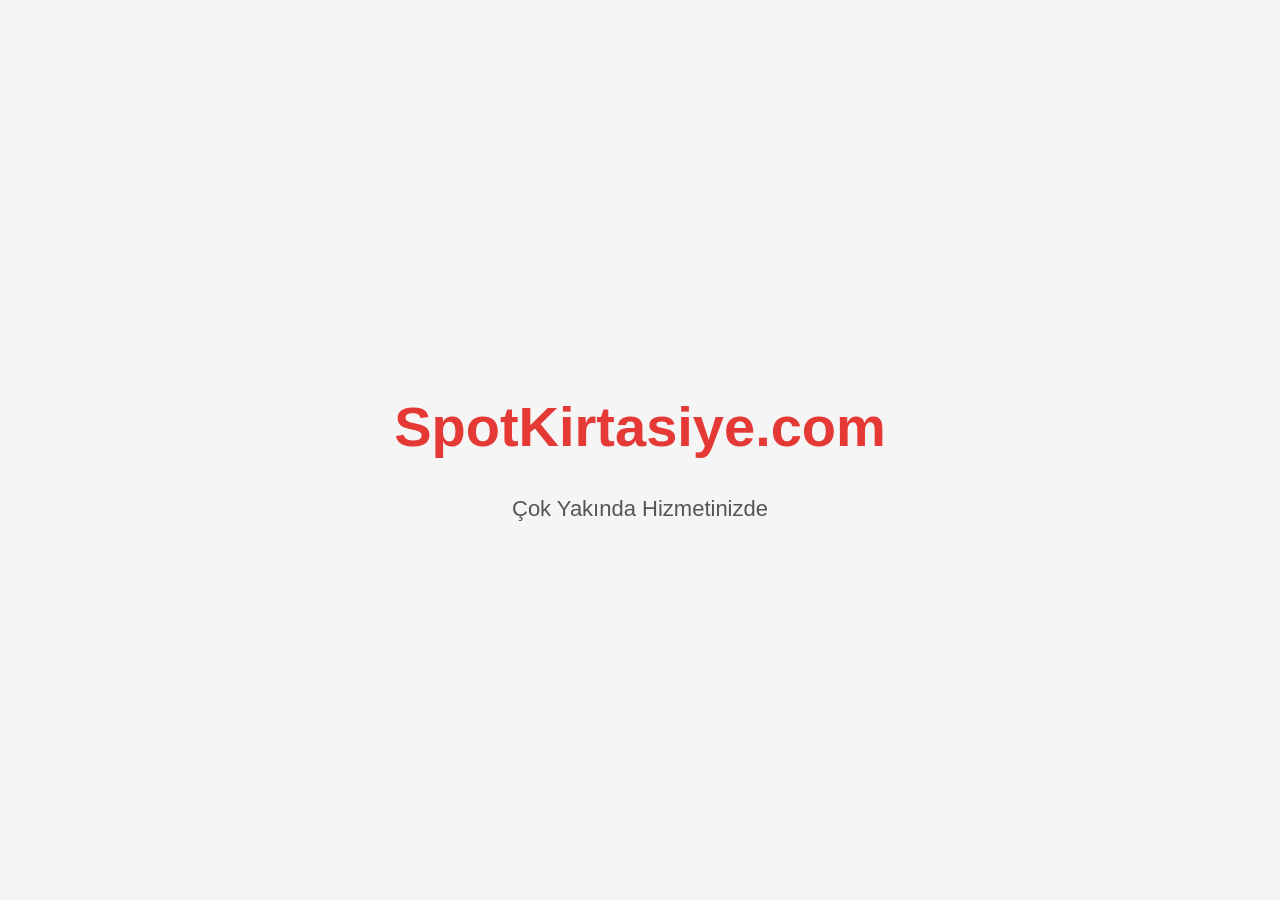
==== index.html @ 44021193 "Add initial HTML structure for SpotKirtasiye.com" ====
<!DOCTYPE html>
<html lang="tr">
<head>
<meta charset="UTF-8">
<meta name="viewport" content="width=device-width, initial-scale=1.0">
<title>SpotKirtasiye.com</title>
</head>
<body style="margin:0;font-family:Arial;background:#f5f5f5;display:flex;justify-content:center;align-items:center;height:100vh;">
<div style="text-align:center">
<h1 style="font-size:56px;color:#E53935;">SpotKirtasiye.com</h1>
<p style="font-size:22px;color:#555;">Çok Yakında Hizmetinizde</p>
</div>
</body>
</html>
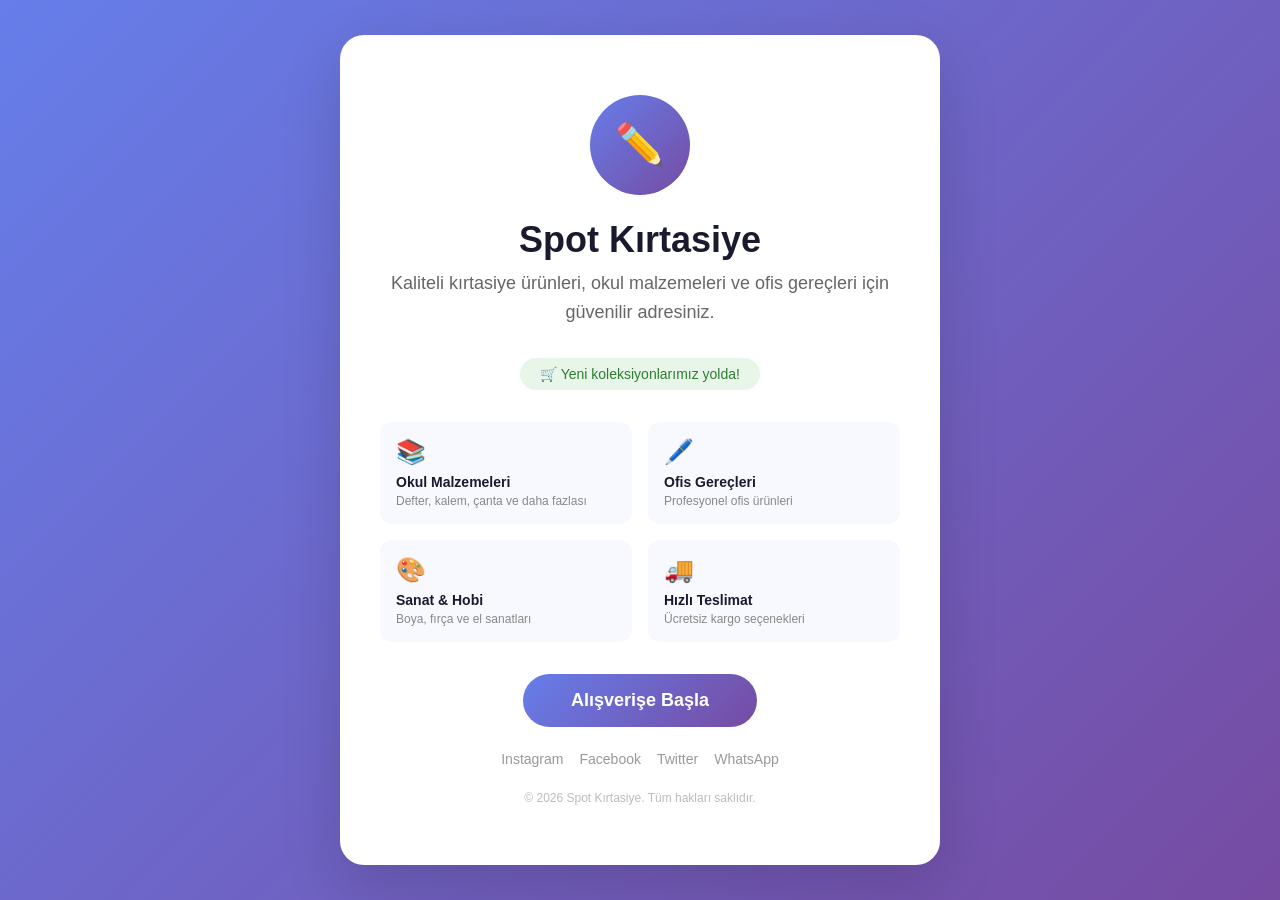
==== commit 8062da75: "Revamp index.html with new layout and styles Updated the website's title and added a new layout with" ====
--- a/index.html
+++ b/index.html
@@ -1,14 +1,201 @@
 <!DOCTYPE html>
 <html lang="tr">
 <head>
-<meta charset="UTF-8">
-<meta name="viewport" content="width=device-width, initial-scale=1.0">
-<title>SpotKirtasiye.com</title>
+    <meta charset="UTF-8">
+    <meta name="viewport" content="width=device-width, initial-scale=1.0">
+    <title>Spot Kırtasiye - Resmi Web Sitesi</title>
+    <style>
+        * { margin: 0; padding: 0; box-sizing: border-box; }
+        
+        body {
+            font-family: -apple-system, BlinkMacSystemFont, 'Segoe UI', Roboto, sans-serif;
+            background: linear-gradient(135deg, #667eea 0%, #764ba2 100%);
+            min-height: 100vh;
+            display: flex;
+            align-items: center;
+            justify-content: center;
+            padding: 20px;
+        }
+
+        .card {
+            background: white;
+            border-radius: 24px;
+            padding: 60px 40px;
+            max-width: 600px;
+            width: 100%;
+            text-align: center;
+            box-shadow: 0 20px 60px rgba(0,0,0,0.15);
+            animation: fadeIn 0.8s ease-out;
+        }
+
+        @keyframes fadeIn {
+            from { opacity: 0; transform: translateY(20px); }
+            to { opacity: 1; transform: translateY(0); }
+        }
+
+        .logo {
+            width: 100px;
+            height: 100px;
+            background: linear-gradient(135deg, #667eea, #764ba2);
+            border-radius: 50%;
+            display: flex;
+            align-items: center;
+            justify-content: center;
+            margin: 0 auto 24px;
+            font-size: 40px;
+            color: white;
+        }
+
+        h1 {
+            font-size: 36px;
+            color: #1a1a2e;
+            margin-bottom: 8px;
+            font-weight: 700;
+        }
+
+        .subtitle {
+            font-size: 18px;
+            color: #666;
+            margin-bottom: 32px;
+            line-height: 1.6;
+        }
+
+        .badge {
+            display: inline-block;
+            background: #e8f5e9;
+            color: #2e7d32;
+            padding: 8px 20px;
+            border-radius: 50px;
+            font-size: 14px;
+            font-weight: 500;
+            margin-bottom: 32px;
+        }
+
+        .features {
+            display: grid;
+            grid-template-columns: 1fr 1fr;
+            gap: 16px;
+            margin-bottom: 32px;
+            text-align: left;
+        }
+
+        .feature {
+            background: #f8f9ff;
+            padding: 16px;
+            border-radius: 12px;
+            transition: transform 0.2s;
+        }
+
+        .feature:hover {
+            transform: translateY(-2px);
+        }
+
+        .feature-icon {
+            font-size: 24px;
+            margin-bottom: 8px;
+        }
+
+        .feature h3 {
+            font-size: 14px;
+            color: #1a1a2e;
+            margin-bottom: 4px;
+        }
+
+        .feature p {
+            font-size: 12px;
+            color: #888;
+        }
+
+        .btn {
+            display: inline-block;
+            background: linear-gradient(135deg, #667eea, #764ba2);
+            color: white;
+            padding: 16px 48px;
+            border-radius: 50px;
+            font-size: 18px;
+            font-weight: 600;
+            text-decoration: none;
+            transition: transform 0.2s, box-shadow 0.2s;
+        }
+
+        .btn:hover {
+            transform: translateY(-2px);
+            box-shadow: 0 8px 25px rgba(102, 126, 234, 0.4);
+        }
+
+        .social {
+            margin-top: 24px;
+            display: flex;
+            justify-content: center;
+            gap: 16px;
+        }
+
+        .social a {
+            color: #999;
+            text-decoration: none;
+            font-size: 14px;
+            transition: color 0.2s;
+        }
+
+        .social a:hover {
+            color: #667eea;
+        }
+
+        .footer {
+            margin-top: 24px;
+            font-size: 12px;
+            color: #bbb;
+        }
+
+        @media (max-width: 480px) {
+            .card { padding: 40px 24px; }
+            h1 { font-size: 28px; }
+            .features { grid-template-columns: 1fr; }
+        }
+    </style>
 </head>
-<body style="margin:0;font-family:Arial;background:#f5f5f5;display:flex;justify-content:center;align-items:center;height:100vh;">
-<div style="text-align:center">
-<h1 style="font-size:56px;color:#E53935;">SpotKirtasiye.com</h1>
-<p style="font-size:22px;color:#555;">Çok Yakında Hizmetinizde</p>
-</div>
+<body>
+    <div class="card">
+        <div class="logo">✏️</div>
+        <h1>Spot Kırtasiye</h1>
+        <p class="subtitle">Kaliteli kırtasiye ürünleri, okul malzemeleri ve ofis gereçleri için güvenilir adresiniz.</p>
+        <div class="badge">🛒 Yeni koleksiyonlarımız yolda!</div>
+        
+        <div class="features">
+            <div class="feature">
+                <div class="feature-icon">📚</div>
+                <h3>Okul Malzemeleri</h3>
+                <p>Defter, kalem, çanta ve daha fazlası</p>
+            </div>
+            <div class="feature">
+                <div class="feature-icon">🖊️</div>
+                <h3>Ofis Gereçleri</h3>
+                <p>Profesyonel ofis ürünleri</p>
+            </div>
+            <div class="feature">
+                <div class="feature-icon">🎨</div>
+                <h3>Sanat & Hobi</h3>
+                <p>Boya, fırça ve el sanatları</p>
+            </div>
+            <div class="feature">
+                <div class="feature-icon">🚚</div>
+                <h3>Hızlı Teslimat</h3>
+                <p>Ücretsiz kargo seçenekleri</p>
+            </div>
+        </div>
+
+        <a href="#" class="btn">Alışverişe Başla</a>
+
+        <div class="social">
+            <a href="#">Instagram</a>
+            <a href="#">Facebook</a>
+            <a href="#">Twitter</a>
+            <a href="#">WhatsApp</a>
+        </div>
+
+        <div class="footer">
+            © 2026 Spot Kırtasiye. Tüm hakları saklıdır.
+        </div>
+    </div>
 </body>
 </html>
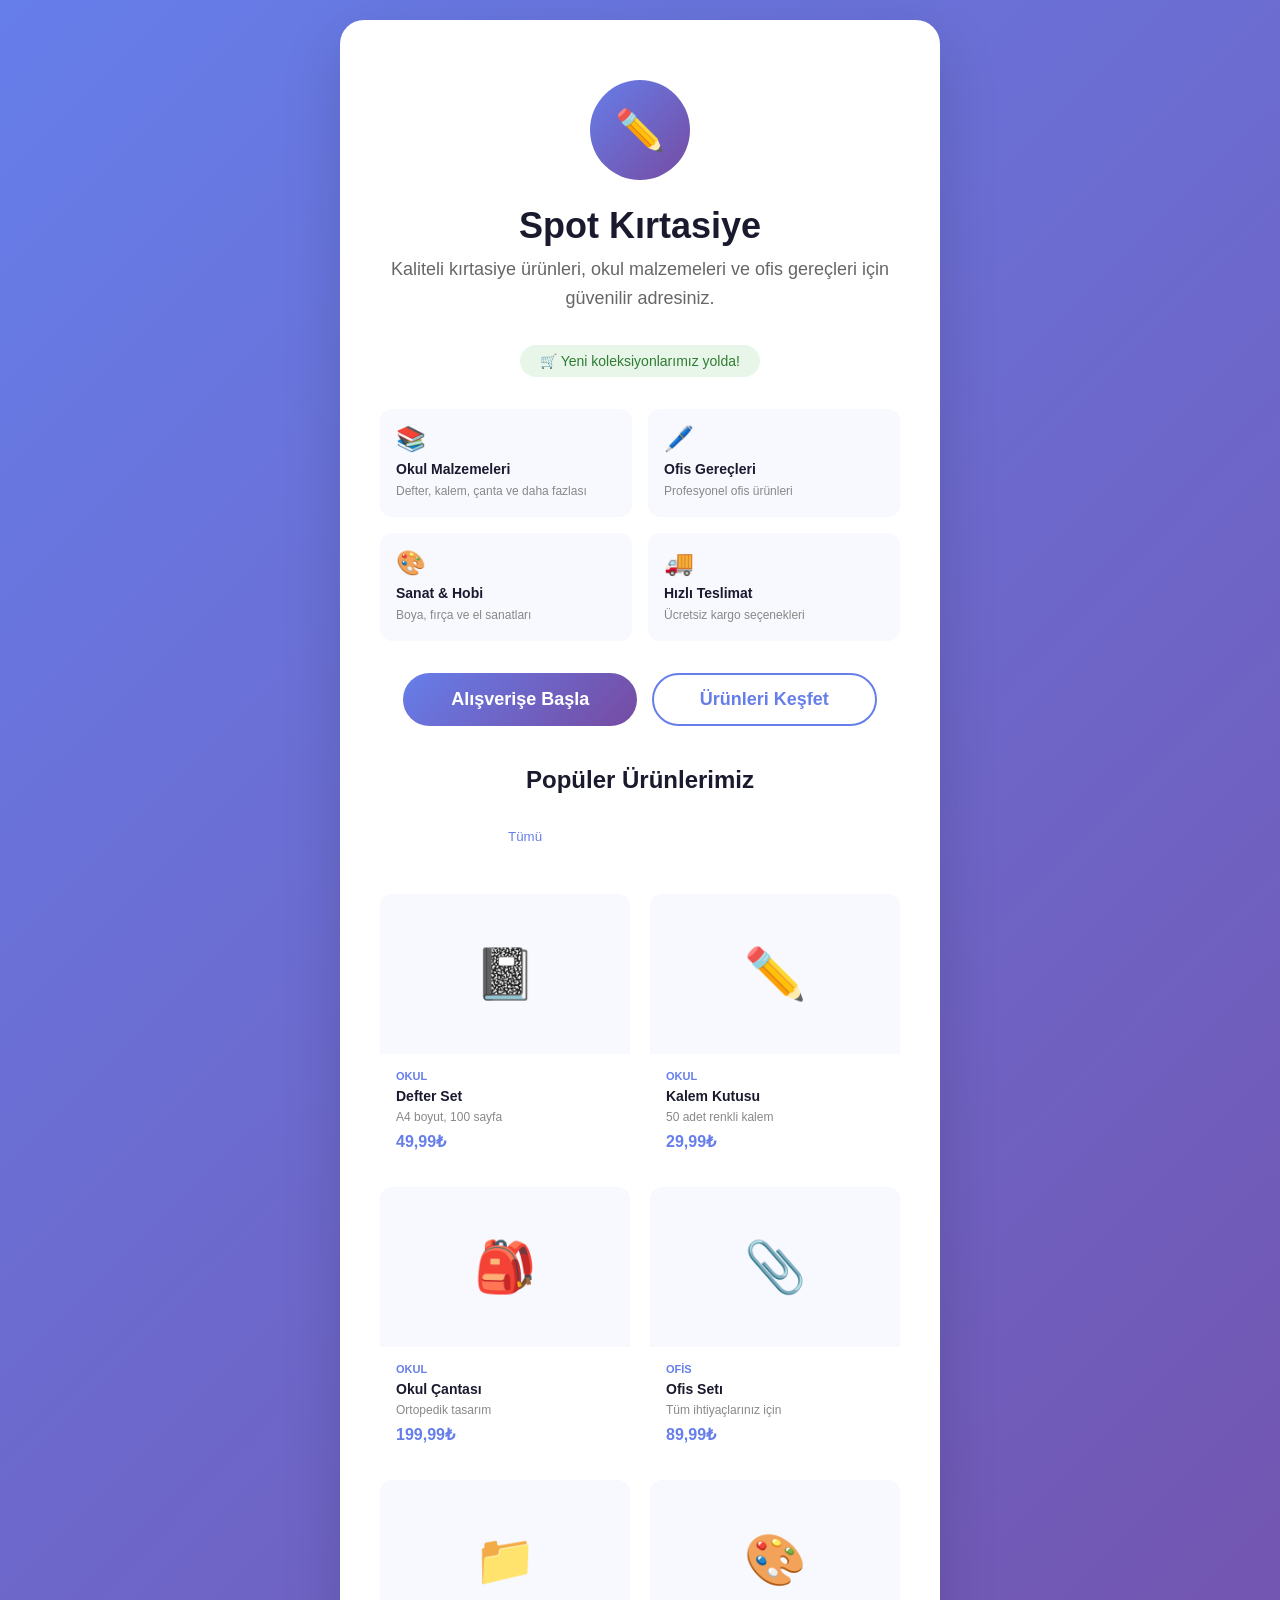
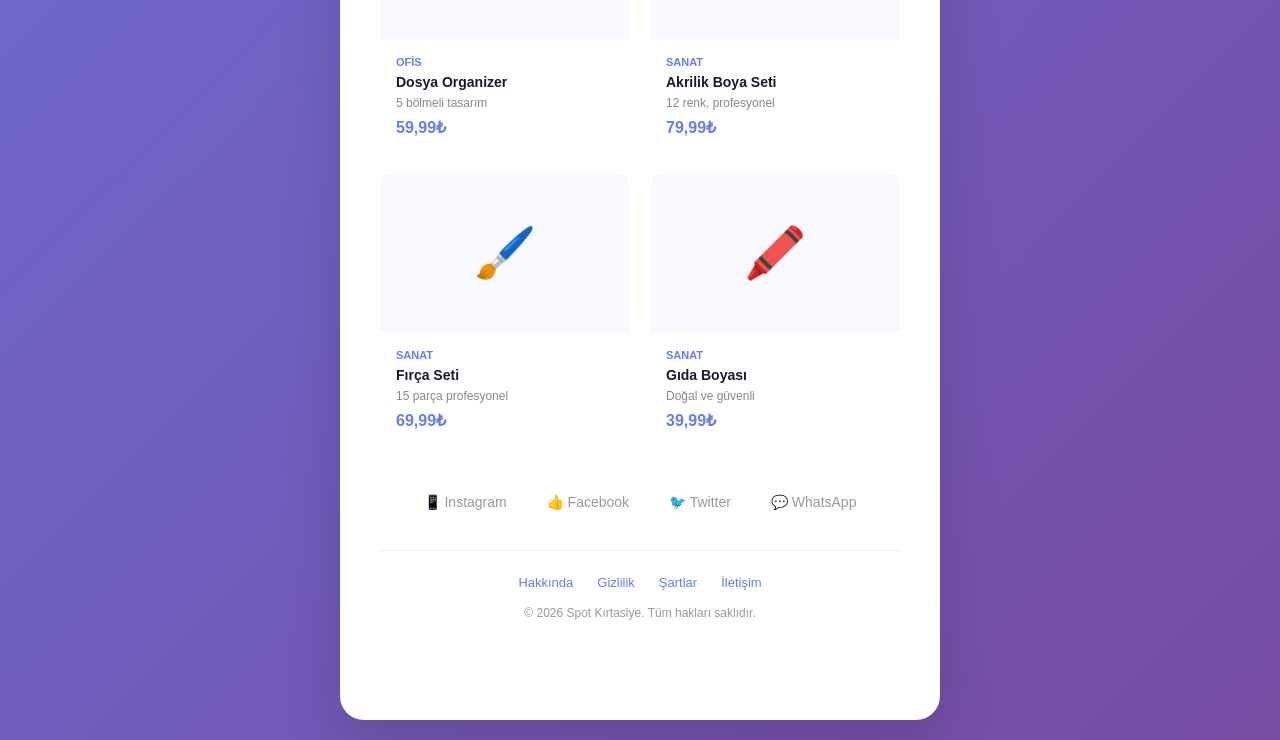
==== commit 75696904: "index.html güncelleştir - Yeni HTML, ürün grid ve responsive tasarım" ====
--- a/index.html
+++ b/index.html
@@ -3,7 +3,15 @@
 <head>
     <meta charset="UTF-8">
     <meta name="viewport" content="width=device-width, initial-scale=1.0">
+    <meta name="description" content="Spot Kırtasiye - Kaliteli kırtasiye ürünleri, okul malzemeleri ve ofis gereçleri için güvenilir adresiniz.">
+    <meta name="keywords" content="kırtasiye, okul malzemeleri, ofis gereçleri, sanat malzemeleri">
+    <meta name="author" content="Spot Kırtasiye">
+    <meta property="og:title" content="Spot Kırtasiye">
+    <meta property="og:description" content="Kaliteli kırtasiye ürünleri, okul malzemeleri ve ofis gereçleri">
+    <meta property="og:type" content="website">
+    
     <title>Spot Kırtasiye - Resmi Web Sitesi</title>
+    <link rel="stylesheet" href="styles.css">
     <style>
         * { margin: 0; padding: 0; box-sizing: border-box; }
         
@@ -44,6 +52,12 @@
             margin: 0 auto 24px;
             font-size: 40px;
             color: white;
+            animation: pulse 2s infinite;
+        }
+
+        @keyframes pulse {
+            0%, 100% { transform: scale(1); }
+            50% { transform: scale(1.05); }
         }
 
         h1 {
@@ -83,11 +97,12 @@
             background: #f8f9ff;
             padding: 16px;
             border-radius: 12px;
-            transition: transform 0.2s;
+            transition: transform 0.2s, box-shadow 0.2s;
         }
 
         .feature:hover {
             transform: translateY(-2px);
+            box-shadow: 0 4px 12px rgba(102, 126, 234, 0.2);
         }
 
         .feature-icon {
@@ -99,6 +114,7 @@
             font-size: 14px;
             color: #1a1a2e;
             margin-bottom: 4px;
+            font-weight: 600;
         }
 
         .feature p {
@@ -116,6 +132,8 @@
             font-weight: 600;
             text-decoration: none;
             transition: transform 0.2s, box-shadow 0.2s;
+            border: none;
+            cursor: pointer;
         }
 
         .btn:hover {
@@ -123,11 +141,25 @@
             box-shadow: 0 8px 25px rgba(102, 126, 234, 0.4);
         }
 
+        .btn-secondary {
+            background: transparent;
+            color: #667eea;
+            border: 2px solid #667eea;
+            padding: 14px 46px;
+            margin-left: 10px;
+        }
+
+        .btn-secondary:hover {
+            background: #667eea;
+            color: white;
+        }
+
         .social {
             margin-top: 24px;
             display: flex;
             justify-content: center;
             gap: 16px;
+            flex-wrap: wrap;
         }
 
         .social a {
@@ -135,22 +167,148 @@
             text-decoration: none;
             font-size: 14px;
             transition: color 0.2s;
+            padding: 8px 12px;
+            border-radius: 6px;
+            display: inline-flex;
+            align-items: center;
+            gap: 6px;
         }
 
         .social a:hover {
             color: #667eea;
+            background: #f8f9ff;
         }
 
         .footer {
-            margin-top: 24px;
+            margin-top: 32px;
+            padding-top: 24px;
+            border-top: 1px solid #eee;
             font-size: 12px;
-            color: #bbb;
-        }
-
-        @media (max-width: 480px) {
+            color: #999;
+        }
+
+        .footer-links {
+            margin-bottom: 16px;
+            display: flex;
+            justify-content: center;
+            gap: 24px;
+            font-size: 13px;
+        }
+
+        .footer-links a {
+            color: #667eea;
+            text-decoration: none;
+            transition: color 0.2s;
+        }
+
+        .footer-links a:hover {
+            color: #764ba2;
+        }
+
+        .filter-buttons {
+            display: flex;
+            justify-content: center;
+            gap: 12px;
+            margin-bottom: 32px;
+            flex-wrap: wrap;
+        }
+
+        .filter-btn {
+            padding: 8px 16px;
+            border: 2px solid rgba(255,255,255,0.3);
+            background: transparent;
+            color: white;
+            border-radius: 20px;
+            cursor: pointer;
+            font-weight: 500;
+            transition: all 0.2s;
+        }
+
+        .filter-btn:hover,
+        .filter-btn.active {
+            background: white;
+            color: #667eea;
+            border-color: white;
+        }
+
+        .products-grid {
+            display: grid;
+            grid-template-columns: repeat(auto-fill, minmax(220px, 1fr));
+            gap: 20px;
+            margin-bottom: 40px;
+        }
+
+        .product-card {
+            background: white;
+            border-radius: 12px;
+            overflow: hidden;
+            transition: transform 0.2s, box-shadow 0.2s;
+            cursor: pointer;
+        }
+
+        .product-card:hover {
+            transform: translateY(-4px);
+            box-shadow: 0 12px 30px rgba(0,0,0,0.15);
+        }
+
+        .product-image {
+            width: 100%;
+            height: 160px;
+            background: #f8f9ff;
+            display: flex;
+            align-items: center;
+            justify-content: center;
+            font-size: 50px;
+        }
+
+        .product-info {
+            padding: 16px;
+        }
+
+        .product-category {
+            font-size: 11px;
+            color: #667eea;
+            text-transform: uppercase;
+            font-weight: 600;
+            margin-bottom: 6px;
+        }
+
+        .product-name {
+            font-size: 14px;
+            font-weight: 600;
+            color: #1a1a2e;
+            margin-bottom: 6px;
+        }
+
+        .product-description {
+            font-size: 12px;
+            color: #888;
+            margin-bottom: 8px;
+        }
+
+        .product-price {
+            font-size: 16px;
+            font-weight: 700;
+            color: #667eea;
+        }
+
+        @media (max-width: 768px) {
             .card { padding: 40px 24px; }
             h1 { font-size: 28px; }
             .features { grid-template-columns: 1fr; }
+            .footer-links { flex-direction: column; gap: 12px; }
+            .btn-secondary { margin-left: 0; margin-top: 10px; display: block; }
+            .products-grid { grid-template-columns: repeat(auto-fill, minmax(180px, 1fr)); }
+        }
+
+        @media (max-width: 480px) {
+            .card { padding: 30px 16px; }
+            h1 { font-size: 24px; }
+            .btn { padding: 12px 32px; font-size: 16px; }
+            .logo { width: 80px; height: 80px; font-size: 32px; }
+            .social { gap: 8px; }
+            .products-grid { grid-template-columns: 1fr; }
+            .feature-icon { font-size: 20px; }
         }
     </style>
 </head>
@@ -184,18 +342,123 @@
             </div>
         </div>
 
-        <a href="#" class="btn">Alışverişe Başla</a>
+        <div>
+            <a href="https://www.spotkirtasiye.com" class="btn">Alışverişe Başla</a>
+            <a href="#products" class="btn btn-secondary">Ürünleri Keşfet</a>
+        </div>
+
+        <!-- Ürünler Bölümü -->
+        <div id="products" style="margin-top: 40px; text-align: left;">
+            <h2 style="text-align: center; color: #1a1a2e; margin-bottom: 24px; font-size: 24px;">Popüler Ürünlerimiz</h2>
+            
+            <div class="filter-buttons">
+                <button class="filter-btn active" data-category="all">Tümü</button>
+                <button class="filter-btn" data-category="school">Okul</button>
+                <button class="filter-btn" data-category="office">Ofis</button>
+                <button class="filter-btn" data-category="art">Sanat</button>
+            </div>
+
+            <div class="products-grid">
+                <div class="product-card" data-category="school">
+                    <div class="product-image">📓</div>
+                    <div class="product-info">
+                        <div class="product-category">Okul</div>
+                        <div class="product-name">Defter Set</div>
+                        <div class="product-description">A4 boyut, 100 sayfa</div>
+                        <div class="product-price">49,99₺</div>
+                    </div>
+                </div>
+
+                <div class="product-card" data-category="school">
+                    <div class="product-image">✏️</div>
+                    <div class="product-info">
+                        <div class="product-category">Okul</div>
+                        <div class="product-name">Kalem Kutusu</div>
+                        <div class="product-description">50 adet renkli kalem</div>
+                        <div class="product-price">29,99₺</div>
+                    </div>
+                </div>
+
+                <div class="product-card" data-category="school">
+                    <div class="product-image">🎒</div>
+                    <div class="product-info">
+                        <div class="product-category">Okul</div>
+                        <div class="product-name">Okul Çantası</div>
+                        <div class="product-description">Ortopedik tasarım</div>
+                        <div class="product-price">199,99₺</div>
+                    </div>
+                </div>
+
+                <div class="product-card" data-category="office">
+                    <div class="product-image">📎</div>
+                    <div class="product-info">
+                        <div class="product-category">Ofis</div>
+                        <div class="product-name">Ofis Setı</div>
+                        <div class="product-description">Tüm ihtiyaçlarınız için</div>
+                        <div class="product-price">89,99₺</div>
+                    </div>
+                </div>
+
+                <div class="product-card" data-category="office">
+                    <div class="product-image">📁</div>
+                    <div class="product-info">
+                        <div class="product-category">Ofis</div>
+                        <div class="product-name">Dosya Organizer</div>
+                        <div class="product-description">5 bölmeli tasarım</div>
+                        <div class="product-price">59,99₺</div>
+                    </div>
+                </div>
+
+                <div class="product-card" data-category="art">
+                    <div class="product-image">🎨</div>
+                    <div class="product-info">
+                        <div class="product-category">Sanat</div>
+                        <div class="product-name">Akrilik Boya Seti</div>
+                        <div class="product-description">12 renk, profesyonel</div>
+                        <div class="product-price">79,99₺</div>
+                    </div>
+                </div>
+
+                <div class="product-card" data-category="art">
+                    <div class="product-image">🖌️</div>
+                    <div class="product-info">
+                        <div class="product-category">Sanat</div>
+                        <div class="product-name">Fırça Seti</div>
+                        <div class="product-description">15 parça profesyonel</div>
+                        <div class="product-price">69,99₺</div>
+                    </div>
+                </div>
+
+                <div class="product-card" data-category="art">
+                    <div class="product-image">🖍️</div>
+                    <div class="product-info">
+                        <div class="product-category">Sanat</div>
+                        <div class="product-name">Gıda Boyası</div>
+                        <div class="product-description">Doğal ve güvenli</div>
+                        <div class="product-price">39,99₺</div>
+                    </div>
+                </div>
+            </div>
+        </div>
 
         <div class="social">
-            <a href="#">Instagram</a>
-            <a href="#">Facebook</a>
-            <a href="#">Twitter</a>
-            <a href="#">WhatsApp</a>
+            <a href="https://www.instagram.com/spotkiratasiye" target="_blank">📱 Instagram</a>
+            <a href="https://www.facebook.com/spotkiratasiye" target="_blank">👍 Facebook</a>
+            <a href="https://www.twitter.com/spotkiratasiye" target="_blank">🐦 Twitter</a>
+            <a href="https://wa.me/905332564848" target="_blank">💬 WhatsApp</a>
         </div>
 
         <div class="footer">
+            <div class="footer-links">
+                <a href="#about">Hakkında</a>
+                <a href="#privacy">Gizlilik</a>
+                <a href="#terms">Şartlar</a>
+                <a href="#contact">İletişim</a>
+            </div>
             © 2026 Spot Kırtasiye. Tüm hakları saklıdır.
         </div>
     </div>
+
+    <script src="script.js"></script>
 </body>
 </html>
--- a/styles.css
+++ b/styles.css
@@ -0,0 +1,517 @@
+/* CSS Değişkenleri ve Global Stiller */
+:root {
+    --primary-gradient: linear-gradient(135deg, #667eea 0%, #764ba2 100%);
+    --primary-color: #667eea;
+    --secondary-color: #764ba2;
+    --text-dark: #1a1a2e;
+    --text-gray: #666;
+    --bg-light: #f8f9ff;
+    --bg-white: white;
+    --shadow-sm: 0 2px 8px rgba(0, 0, 0, 0.1);
+    --shadow-md: 0 8px 25px rgba(102, 126, 234, 0.4);
+    --shadow-lg: 0 20px 60px rgba(0, 0, 0, 0.15);
+    --border-radius: 12px;
+    --transition: 0.2s ease;
+}
+
+* {
+    margin: 0;
+    padding: 0;
+    box-sizing: border-box;
+}
+
+html {
+    scroll-behavior: smooth;
+}
+
+body {
+    font-family: -apple-system, BlinkMacSystemFont, 'Segoe UI', Roboto, sans-serif;
+    background: var(--primary-gradient);
+    min-height: 100vh;
+    color: var(--text-dark);
+}
+
+/* Tipografi */
+h1, h2, h3, h4, h5, h6 {
+    font-weight: 700;
+    line-height: 1.2;
+}
+
+h1 { font-size: 36px; }
+h2 { font-size: 28px; }
+h3 { font-size: 24px; }
+h4 { font-size: 20px; }
+
+p { line-height: 1.6; }
+
+/* Container */
+.container {
+    max-width: 1200px;
+    margin: 0 auto;
+    padding: 0 20px;
+}
+
+/* Header */
+header {
+    background: var(--bg-white);
+    box-shadow: var(--shadow-sm);
+    position: sticky;
+    top: 0;
+    z-index: 1000;
+    padding: 20px 0;
+}
+
+.header-content {
+    display: flex;
+    justify-content: space-between;
+    align-items: center;
+}
+
+.logo {
+    display: flex;
+    align-items: center;
+    gap: 12px;
+    text-decoration: none;
+    color: var(--text-dark);
+    font-size: 24px;
+    font-weight: 700;
+}
+
+.logo-icon {
+    font-size: 32px;
+}
+
+nav {
+    display: flex;
+    gap: 30px;
+}
+
+nav a {
+    text-decoration: none;
+    color: var(--text-gray);
+    font-weight: 500;
+    transition: color var(--transition);
+}
+
+nav a:hover,
+nav a.active {
+    color: var(--primary-color);
+}
+
+/* Card Principal */
+.card {
+    background: var(--bg-white);
+    border-radius: 24px;
+    padding: 60px 40px;
+    max-width: 600px;
+    width: 100%;
+    text-align: center;
+    box-shadow: var(--shadow-lg);
+    animation: fadeIn 0.8s ease-out;
+}
+
+@keyframes fadeIn {
+    from {
+        opacity: 0;
+        transform: translateY(20px);
+    }
+    to {
+        opacity: 1;
+        transform: translateY(0);
+    }
+}
+
+/* Logo Badge */
+.logo-badge {
+    width: 100px;
+    height: 100px;
+    background: var(--primary-gradient);
+    border-radius: 50%;
+    display: flex;
+    align-items: center;
+    justify-content: center;
+    margin: 0 auto 24px;
+    font-size: 40px;
+    color: var(--bg-white);
+    animation: pulse 2s infinite;
+}
+
+@keyframes pulse {
+    0%, 100% { transform: scale(1); }
+    50% { transform: scale(1.05); }
+}
+
+.subtitle {
+    font-size: 18px;
+    color: var(--text-gray);
+    margin-bottom: 32px;
+    line-height: 1.6;
+}
+
+/* Badge */
+.badge {
+    display: inline-block;
+    background: #e8f5e9;
+    color: #2e7d32;
+    padding: 8px 20px;
+    border-radius: 50px;
+    font-size: 14px;
+    font-weight: 500;
+    margin-bottom: 32px;
+}
+
+/* Features Grid */
+.features {
+    display: grid;
+    grid-template-columns: 1fr 1fr;
+    gap: 16px;
+    margin-bottom: 32px;
+    text-align: left;
+}
+
+.feature {
+    background: var(--bg-light);
+    padding: 16px;
+    border-radius: var(--border-radius);
+    transition: transform var(--transition), box-shadow var(--transition);
+}
+
+.feature:hover {
+    transform: translateY(-2px);
+    box-shadow: var(--shadow-sm);
+}
+
+.feature-icon {
+    font-size: 24px;
+    margin-bottom: 8px;
+    display: block;
+}
+
+.feature h3 {
+    font-size: 14px;
+    color: var(--text-dark);
+    margin-bottom: 4px;
+}
+
+.feature p {
+    font-size: 12px;
+    color: var(--text-gray);
+}
+
+/* Buton */
+.btn {
+    display: inline-block;
+    background: var(--primary-gradient);
+    color: var(--bg-white);
+    padding: 16px 48px;
+    border-radius: 50px;
+    font-size: 18px;
+    font-weight: 600;
+    text-decoration: none;
+    transition: transform var(--transition), box-shadow var(--transition);
+    border: none;
+    cursor: pointer;
+}
+
+.btn:hover {
+    transform: translateY(-2px);
+    box-shadow: var(--shadow-md);
+}
+
+.btn-secondary {
+    background: transparent;
+    color: var(--primary-color);
+    border: 2px solid var(--primary-color);
+    padding: 14px 46px;
+}
+
+.btn-secondary:hover {
+    background: var(--primary-color);
+    color: var(--bg-white);
+}
+
+/* Social Links */
+.social {
+    margin-top: 24px;
+    display: flex;
+    justify-content: center;
+    gap: 16px;
+    flex-wrap: wrap;
+}
+
+.social a {
+    color: var(--text-gray);
+    text-decoration: none;
+    font-size: 14px;
+    font-weight: 500;
+    transition: color var(--transition);
+    padding: 8px 12px;
+}
+
+.social a:hover {
+    color: var(--primary-color);
+}
+
+/* Footer */
+.footer {
+    background: var(--bg-white);
+    margin-top: 60px;
+    padding: 40px 0;
+    text-align: center;
+    font-size: 12px;
+    color: var(--text-gray);
+    border-top: 1px solid #eee;
+}
+
+.footer-content {
+    display: grid;
+    grid-template-columns: 1fr 1fr 1fr;
+    gap: 40px;
+    margin-bottom: 40px;
+}
+
+.footer-section h4 {
+    margin-bottom: 16px;
+    color: var(--text-dark);
+}
+
+.footer-section ul {
+    list-style: none;
+}
+
+.footer-section ul li {
+    margin-bottom: 8px;
+}
+
+.footer-section a {
+    color: var(--text-gray);
+    text-decoration: none;
+    transition: color var(--transition);
+}
+
+.footer-section a:hover {
+    color: var(--primary-color);
+}
+
+/* Section Styles */
+.section {
+    padding: 80px 0;
+}
+
+.section-title {
+    text-align: center;
+    margin-bottom: 60px;
+}
+
+.section-title h2 {
+    margin-bottom: 16px;
+    color: var(--bg-white);
+}
+
+.section-title p {
+    color: rgba(255, 255, 255, 0.8);
+    font-size: 18px;
+}
+
+/* Ürünler Grid */
+.products-grid {
+    display: grid;
+    grid-template-columns: repeat(auto-fill, minmax(250px, 1fr));
+    gap: 24px;
+    margin-top: 40px;
+}
+
+.product-card {
+    background: var(--bg-white);
+    border-radius: var(--border-radius);
+    overflow: hidden;
+    transition: transform var(--transition), box-shadow var(--transition);
+    cursor: pointer;
+}
+
+.product-card:hover {
+    transform: translateY(-4px);
+    box-shadow: var(--shadow-lg);
+}
+
+.product-image {
+    width: 100%;
+    height: 200px;
+    background: var(--bg-light);
+    display: flex;
+    align-items: center;
+    justify-content: center;
+    font-size: 60px;
+}
+
+.product-info {
+    padding: 20px;
+}
+
+.product-category {
+    font-size: 12px;
+    color: var(--primary-color);
+    text-transform: uppercase;
+    font-weight: 600;
+    margin-bottom: 8px;
+}
+
+.product-name {
+    font-size: 16px;
+    margin-bottom: 8px;
+    color: var(--text-dark);
+}
+
+.product-description {
+    font-size: 14px;
+    color: var(--text-gray);
+    margin-bottom: 12px;
+}
+
+.product-price {
+    font-size: 20px;
+    font-weight: 700;
+    color: var(--primary-color);
+}
+
+/* Testimonial */
+.testimonial {
+    background: var(--bg-white);
+    border-radius: var(--border-radius);
+    padding: 24px;
+    margin: 16px 0;
+    border-left: 4px solid var(--primary-color);
+}
+
+.testimonial-author {
+    font-weight: 600;
+    color: var(--text-dark);
+    margin-bottom: 4px;
+}
+
+.testimonial-text {
+    color: var(--text-gray);
+    font-size: 14px;
+    line-height: 1.6;
+}
+
+.testimonial-rating {
+    color: #ffc107;
+    margin-top: 8px;
+}
+
+/* Form Styles */
+.form-group {
+    margin-bottom: 20px;
+}
+
+label {
+    display: block;
+    margin-bottom: 8px;
+    font-weight: 500;
+    color: var(--text-dark);
+}
+
+input,
+textarea {
+    width: 100%;
+    padding: 12px 16px;
+    border: 1px solid #ddd;
+    border-radius: var(--border-radius);
+    font-family: inherit;
+    font-size: 14px;
+    transition: border-color var(--transition);
+}
+
+input:focus,
+textarea:focus {
+    outline: none;
+    border-color: var(--primary-color);
+    box-shadow: 0 0 0 3px rgba(102, 126, 234, 0.1);
+}
+
+textarea {
+    resize: vertical;
+    min-height: 120px;
+}
+
+/* Responsive Design */
+@media (max-width: 768px) {
+    .card {
+        padding: 40px 24px;
+    }
+
+    h1 {
+        font-size: 28px;
+    }
+
+    .features {
+        grid-template-columns: 1fr;
+    }
+
+    nav {
+        gap: 20px;
+    }
+
+    .products-grid {
+        grid-template-columns: repeat(auto-fill, minmax(200px, 1fr));
+    }
+
+    .footer-content {
+        grid-template-columns: 1fr;
+        gap: 30px;
+    }
+
+    .section {
+        padding: 60px 0;
+    }
+}
+
+@media (max-width: 480px) {
+    .header-content {
+        flex-direction: column;
+        gap: 20px;
+    }
+
+    nav {
+        flex-direction: column;
+        text-align: center;
+        gap: 16px;
+    }
+
+    .card {
+        padding: 30px 16px;
+    }
+
+    h1 {
+        font-size: 24px;
+    }
+
+    .btn {
+        padding: 12px 32px;
+        font-size: 16px;
+    }
+
+    .logo-badge {
+        width: 80px;
+        height: 80px;
+        font-size: 32px;
+    }
+
+    .products-grid {
+        grid-template-columns: 1fr;
+    }
+}
+
+/* Utility Classes */
+.text-center { text-align: center; }
+.text-left { text-align: left; }
+.text-right { text-align: right; }
+
+.mt-20 { margin-top: 20px; }
+.mt-40 { margin-top: 40px; }
+.mb-20 { margin-bottom: 20px; }
+.mb-40 { margin-bottom: 40px; }
+
+.hidden { display: none; }
+.visible { display: block; }
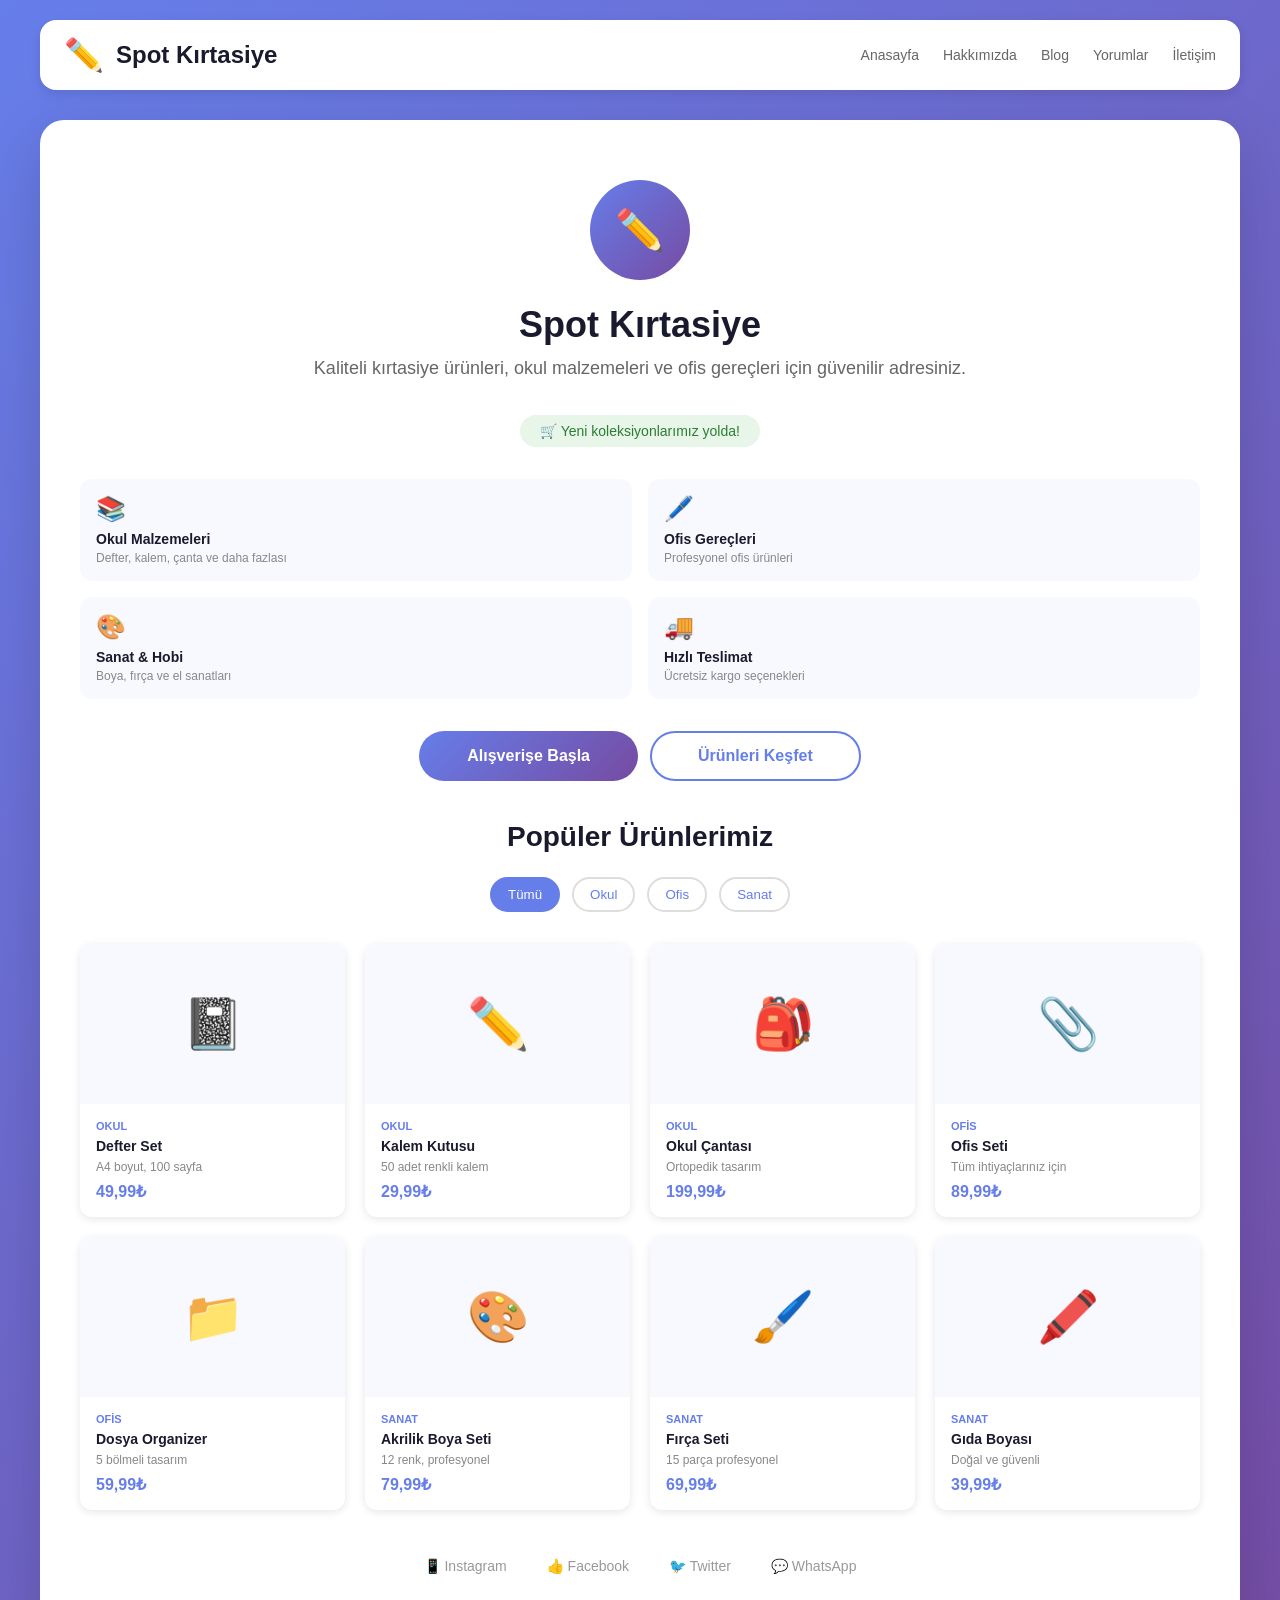
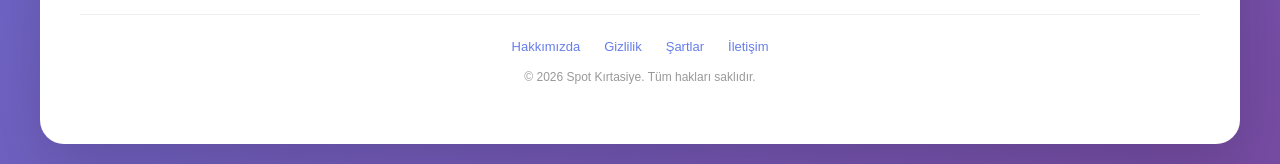
==== commit 582ede90: "index.html güncelle - Header navigasyon ve tüm sayfaları birleştir" ====
--- a/index.html
+++ b/index.html
@@ -11,7 +11,6 @@
     <meta property="og:type" content="website">
     
     <title>Spot Kırtasiye - Resmi Web Sitesi</title>
-    <link rel="stylesheet" href="styles.css">
     <style>
         * { margin: 0; padding: 0; box-sizing: border-box; }
         
@@ -19,19 +18,68 @@
             font-family: -apple-system, BlinkMacSystemFont, 'Segoe UI', Roboto, sans-serif;
             background: linear-gradient(135deg, #667eea 0%, #764ba2 100%);
             min-height: 100vh;
-            display: flex;
+            padding: 20px;
+        }
+
+        .container {
+            max-width: 1200px;
+            margin: 0 auto;
+        }
+
+        /* Header */
+        header {
+            background: white;
+            border-radius: 16px;
+            padding: 16px 24px;
+            margin-bottom: 30px;
+            box-shadow: 0 4px 12px rgba(0,0,0,0.1);
+        }
+
+        .header-content {
+            display: flex;
+            justify-content: space-between;
             align-items: center;
-            justify-content: center;
-            padding: 20px;
+            flex-wrap: wrap;
+            gap: 20px;
+        }
+
+        .logo-section {
+            display: flex;
+            align-items: center;
+            gap: 12px;
+            text-decoration: none;
+            color: #1a1a2e;
+            font-weight: 700;
+            font-size: 24px;
+        }
+
+        .logo-icon {
+            font-size: 32px;
+        }
+
+        nav {
+            display: flex;
+            gap: 24px;
+            flex-wrap: wrap;
+        }
+
+        nav a {
+            text-decoration: none;
+            color: #666;
+            font-weight: 500;
+            transition: color 0.2s;
+            font-size: 14px;
+        }
+
+        nav a:hover {
+            color: #667eea;
         }
 
         .card {
             background: white;
             border-radius: 24px;
             padding: 60px 40px;
-            max-width: 600px;
             width: 100%;
-            text-align: center;
             box-shadow: 0 20px 60px rgba(0,0,0,0.15);
             animation: fadeIn 0.8s ease-out;
         }
@@ -65,6 +113,15 @@
             color: #1a1a2e;
             margin-bottom: 8px;
             font-weight: 700;
+            text-align: center;
+        }
+
+        h2 {
+            font-size: 28px;
+            color: #1a1a2e;
+            margin-bottom: 24px;
+            font-weight: 700;
+            text-align: center;
         }
 
         .subtitle {
@@ -72,6 +129,7 @@
             color: #666;
             margin-bottom: 32px;
             line-height: 1.6;
+            text-align: center;
         }
 
         .badge {
@@ -82,7 +140,9 @@
             border-radius: 50px;
             font-size: 14px;
             font-weight: 500;
-            margin-bottom: 32px;
+            margin: 0 auto 32px;
+            display: block;
+            width: fit-content;
         }
 
         .features {
@@ -108,6 +168,7 @@
         .feature-icon {
             font-size: 24px;
             margin-bottom: 8px;
+            display: block;
         }
 
         .feature h3 {
@@ -120,6 +181,14 @@
         .feature p {
             font-size: 12px;
             color: #888;
+        }
+
+        .button-group {
+            display: flex;
+            gap: 12px;
+            justify-content: center;
+            margin-bottom: 32px;
+            flex-wrap: wrap;
         }
 
         .btn {
@@ -128,7 +197,7 @@
             color: white;
             padding: 16px 48px;
             border-radius: 50px;
-            font-size: 18px;
+            font-size: 16px;
             font-weight: 600;
             text-decoration: none;
             transition: transform 0.2s, box-shadow 0.2s;
@@ -146,12 +215,99 @@
             color: #667eea;
             border: 2px solid #667eea;
             padding: 14px 46px;
-            margin-left: 10px;
         }
 
         .btn-secondary:hover {
             background: #667eea;
             color: white;
+        }
+
+        .filter-buttons {
+            display: flex;
+            justify-content: center;
+            gap: 12px;
+            margin-bottom: 32px;
+            flex-wrap: wrap;
+        }
+
+        .filter-btn {
+            padding: 8px 16px;
+            border: 2px solid #ddd;
+            background: white;
+            color: #667eea;
+            border-radius: 20px;
+            cursor: pointer;
+            font-weight: 500;
+            transition: all 0.2s;
+        }
+
+        .filter-btn:hover,
+        .filter-btn.active {
+            background: #667eea;
+            color: white;
+            border-color: #667eea;
+        }
+
+        .products-grid {
+            display: grid;
+            grid-template-columns: repeat(auto-fill, minmax(220px, 1fr));
+            gap: 20px;
+            margin-bottom: 40px;
+        }
+
+        .product-card {
+            background: white;
+            border-radius: 12px;
+            overflow: hidden;
+            transition: transform 0.2s, box-shadow 0.2s;
+            cursor: pointer;
+            box-shadow: 0 2px 8px rgba(0,0,0,0.1);
+        }
+
+        .product-card:hover {
+            transform: translateY(-4px);
+            box-shadow: 0 12px 30px rgba(0,0,0,0.15);
+        }
+
+        .product-image {
+            width: 100%;
+            height: 160px;
+            background: #f8f9ff;
+            display: flex;
+            align-items: center;
+            justify-content: center;
+            font-size: 50px;
+        }
+
+        .product-info {
+            padding: 16px;
+        }
+
+        .product-category {
+            font-size: 11px;
+            color: #667eea;
+            text-transform: uppercase;
+            font-weight: 600;
+            margin-bottom: 6px;
+        }
+
+        .product-name {
+            font-size: 14px;
+            font-weight: 600;
+            color: #1a1a2e;
+            margin-bottom: 6px;
+        }
+
+        .product-description {
+            font-size: 12px;
+            color: #888;
+            margin-bottom: 8px;
+        }
+
+        .product-price {
+            font-size: 16px;
+            font-weight: 700;
+            color: #667eea;
         }
 
         .social {
@@ -185,6 +341,7 @@
             border-top: 1px solid #eee;
             font-size: 12px;
             color: #999;
+            text-align: center;
         }
 
         .footer-links {
@@ -193,6 +350,7 @@
             justify-content: center;
             gap: 24px;
             font-size: 13px;
+            flex-wrap: wrap;
         }
 
         .footer-links a {
@@ -205,260 +363,245 @@
             color: #764ba2;
         }
 
-        .filter-buttons {
-            display: flex;
-            justify-content: center;
-            gap: 12px;
-            margin-bottom: 32px;
-            flex-wrap: wrap;
-        }
-
-        .filter-btn {
-            padding: 8px 16px;
-            border: 2px solid rgba(255,255,255,0.3);
-            background: transparent;
-            color: white;
-            border-radius: 20px;
-            cursor: pointer;
-            font-weight: 500;
-            transition: all 0.2s;
-        }
-
-        .filter-btn:hover,
-        .filter-btn.active {
-            background: white;
-            color: #667eea;
-            border-color: white;
-        }
-
-        .products-grid {
-            display: grid;
-            grid-template-columns: repeat(auto-fill, minmax(220px, 1fr));
-            gap: 20px;
-            margin-bottom: 40px;
-        }
-
-        .product-card {
-            background: white;
-            border-radius: 12px;
-            overflow: hidden;
-            transition: transform 0.2s, box-shadow 0.2s;
-            cursor: pointer;
-        }
-
-        .product-card:hover {
-            transform: translateY(-4px);
-            box-shadow: 0 12px 30px rgba(0,0,0,0.15);
-        }
-
-        .product-image {
-            width: 100%;
-            height: 160px;
-            background: #f8f9ff;
-            display: flex;
-            align-items: center;
-            justify-content: center;
-            font-size: 50px;
-        }
-
-        .product-info {
-            padding: 16px;
-        }
-
-        .product-category {
-            font-size: 11px;
-            color: #667eea;
-            text-transform: uppercase;
-            font-weight: 600;
-            margin-bottom: 6px;
-        }
-
-        .product-name {
-            font-size: 14px;
-            font-weight: 600;
-            color: #1a1a2e;
-            margin-bottom: 6px;
-        }
-
-        .product-description {
-            font-size: 12px;
-            color: #888;
-            margin-bottom: 8px;
-        }
-
-        .product-price {
-            font-size: 16px;
-            font-weight: 700;
-            color: #667eea;
-        }
-
         @media (max-width: 768px) {
             .card { padding: 40px 24px; }
             h1 { font-size: 28px; }
             .features { grid-template-columns: 1fr; }
+            .button-group { flex-direction: column; }
+            .btn { width: 100%; }
+            .products-grid { grid-template-columns: repeat(auto-fill, minmax(180px, 1fr)); }
             .footer-links { flex-direction: column; gap: 12px; }
-            .btn-secondary { margin-left: 0; margin-top: 10px; display: block; }
-            .products-grid { grid-template-columns: repeat(auto-fill, minmax(180px, 1fr)); }
+            nav { gap: 12px; }
+            nav a { font-size: 12px; }
         }
 
         @media (max-width: 480px) {
+            header {
+                padding: 12px 16px;
+            }
             .card { padding: 30px 16px; }
             h1 { font-size: 24px; }
-            .btn { padding: 12px 32px; font-size: 16px; }
+            .btn { padding: 12px 32px; font-size: 14px; }
             .logo { width: 80px; height: 80px; font-size: 32px; }
             .social { gap: 8px; }
             .products-grid { grid-template-columns: 1fr; }
             .feature-icon { font-size: 20px; }
+            .feature h3 { font-size: 13px; }
+            .logo-section { font-size: 18px; }
+            nav { gap: 8px; }
+            nav a { font-size: 11px; }
         }
     </style>
 </head>
 <body>
-    <div class="card">
-        <div class="logo">✏️</div>
-        <h1>Spot Kırtasiye</h1>
-        <p class="subtitle">Kaliteli kırtasiye ürünleri, okul malzemeleri ve ofis gereçleri için güvenilir adresiniz.</p>
-        <div class="badge">🛒 Yeni koleksiyonlarımız yolda!</div>
-        
-        <div class="features">
-            <div class="feature">
-                <div class="feature-icon">📚</div>
-                <h3>Okul Malzemeleri</h3>
-                <p>Defter, kalem, çanta ve daha fazlası</p>
+    <div class="container">
+        <!-- Header Navigation -->
+        <header>
+            <div class="header-content">
+                <a href="index.html" class="logo-section">
+                    <span class="logo-icon">✏️</span>
+                    <span>Spot Kırtasiye</span>
+                </a>
+                <nav>
+                    <a href="index.html">Anasayfa</a>
+                    <a href="pages/about.html">Hakkımızda</a>
+                    <a href="pages/blog.html">Blog</a>
+                    <a href="pages/reviews.html">Yorumlar</a>
+                    <a href="pages/contact.html">İletişim</a>
+                </nav>
             </div>
-            <div class="feature">
-                <div class="feature-icon">🖊️</div>
-                <h3>Ofis Gereçleri</h3>
-                <p>Profesyonel ofis ürünleri</p>
+        </header>
+
+        <!-- Main Content -->
+        <div class="card">
+            <div class="logo">✏️</div>
+            <h1>Spot Kırtasiye</h1>
+            <p class="subtitle">Kaliteli kırtasiye ürünleri, okul malzemeleri ve ofis gereçleri için güvenilir adresiniz.</p>
+            <div class="badge">🛒 Yeni koleksiyonlarımız yolda!</div>
+            
+            <div class="features">
+                <div class="feature">
+                    <div class="feature-icon">📚</div>
+                    <h3>Okul Malzemeleri</h3>
+                    <p>Defter, kalem, çanta ve daha fazlası</p>
+                </div>
+                <div class="feature">
+                    <div class="feature-icon">🖊️</div>
+                    <h3>Ofis Gereçleri</h3>
+                    <p>Profesyonel ofis ürünleri</p>
+                </div>
+                <div class="feature">
+                    <div class="feature-icon">🎨</div>
+                    <h3>Sanat & Hobi</h3>
+                    <p>Boya, fırça ve el sanatları</p>
+                </div>
+                <div class="feature">
+                    <div class="feature-icon">🚚</div>
+                    <h3>Hızlı Teslimat</h3>
+                    <p>Ücretsiz kargo seçenekleri</p>
+                </div>
             </div>
-            <div class="feature">
-                <div class="feature-icon">🎨</div>
-                <h3>Sanat & Hobi</h3>
-                <p>Boya, fırça ve el sanatları</p>
+
+            <div class="button-group">
+                <a href="https://www.spotkirtasiye.com" class="btn">Alışverişe Başla</a>
+                <a href="#products" class="btn btn-secondary">Ürünleri Keşfet</a>
             </div>
-            <div class="feature">
-                <div class="feature-icon">🚚</div>
-                <h3>Hızlı Teslimat</h3>
-                <p>Ücretsiz kargo seçenekleri</p>
+
+            <!-- Products Section -->
+            <div id="products" style="margin-top: 40px;">
+                <h2>Popüler Ürünlerimiz</h2>
+                
+                <div class="filter-buttons">
+                    <button class="filter-btn active" data-category="all">Tümü</button>
+                    <button class="filter-btn" data-category="school">Okul</button>
+                    <button class="filter-btn" data-category="office">Ofis</button>
+                    <button class="filter-btn" data-category="art">Sanat</button>
+                </div>
+
+                <div class="products-grid">
+                    <div class="product-card" data-category="school">
+                        <div class="product-image">📓</div>
+                        <div class="product-info">
+                            <div class="product-category">Okul</div>
+                            <div class="product-name">Defter Set</div>
+                            <div class="product-description">A4 boyut, 100 sayfa</div>
+                            <div class="product-price">49,99₺</div>
+                        </div>
+                    </div>
+
+                    <div class="product-card" data-category="school">
+                        <div class="product-image">✏️</div>
+                        <div class="product-info">
+                            <div class="product-category">Okul</div>
+                            <div class="product-name">Kalem Kutusu</div>
+                            <div class="product-description">50 adet renkli kalem</div>
+                            <div class="product-price">29,99₺</div>
+                        </div>
+                    </div>
+
+                    <div class="product-card" data-category="school">
+                        <div class="product-image">🎒</div>
+                        <div class="product-info">
+                            <div class="product-category">Okul</div>
+                            <div class="product-name">Okul Çantası</div>
+                            <div class="product-description">Ortopedik tasarım</div>
+                            <div class="product-price">199,99₺</div>
+                        </div>
+                    </div>
+
+                    <div class="product-card" data-category="office">
+                        <div class="product-image">📎</div>
+                        <div class="product-info">
+                            <div class="product-category">Ofis</div>
+                            <div class="product-name">Ofis Seti</div>
+                            <div class="product-description">Tüm ihtiyaçlarınız için</div>
+                            <div class="product-price">89,99₺</div>
+                        </div>
+                    </div>
+
+                    <div class="product-card" data-category="office">
+                        <div class="product-image">📁</div>
+                        <div class="product-info">
+                            <div class="product-category">Ofis</div>
+                            <div class="product-name">Dosya Organizer</div>
+                            <div class="product-description">5 bölmeli tasarım</div>
+                            <div class="product-price">59,99₺</div>
+                        </div>
+                    </div>
+
+                    <div class="product-card" data-category="art">
+                        <div class="product-image">🎨</div>
+                        <div class="product-info">
+                            <div class="product-category">Sanat</div>
+                            <div class="product-name">Akrilik Boya Seti</div>
+                            <div class="product-description">12 renk, profesyonel</div>
+                            <div class="product-price">79,99₺</div>
+                        </div>
+                    </div>
+
+                    <div class="product-card" data-category="art">
+                        <div class="product-image">🖌️</div>
+                        <div class="product-info">
+                            <div class="product-category">Sanat</div>
+                            <div class="product-name">Fırça Seti</div>
+                            <div class="product-description">15 parça profesyonel</div>
+                            <div class="product-price">69,99₺</div>
+                        </div>
+                    </div>
+
+                    <div class="product-card" data-category="art">
+                        <div class="product-image">🖍️</div>
+                        <div class="product-info">
+                            <div class="product-category">Sanat</div>
+                            <div class="product-name">Gıda Boyası</div>
+                            <div class="product-description">Doğal ve güvenli</div>
+                            <div class="product-price">39,99₺</div>
+                        </div>
+                    </div>
+                </div>
+            </div>
+
+            <div class="social">
+                <a href="https://www.instagram.com/spotkiratasiye" target="_blank">📱 Instagram</a>
+                <a href="https://www.facebook.com/spotkiratasiye" target="_blank">👍 Facebook</a>
+                <a href="https://www.twitter.com/spotkiratasiye" target="_blank">🐦 Twitter</a>
+                <a href="https://wa.me/905332564848" target="_blank">💬 WhatsApp</a>
+            </div>
+
+            <div class="footer">
+                <div class="footer-links">
+                    <a href="pages/about.html">Hakkımızda</a>
+                    <a href="#privacy">Gizlilik</a>
+                    <a href="#terms">Şartlar</a>
+                    <a href="pages/contact.html">İletişim</a>
+                </div>
+                © 2026 Spot Kırtasiye. Tüm hakları saklıdır.
             </div>
         </div>
-
-        <div>
-            <a href="https://www.spotkirtasiye.com" class="btn">Alışverişe Başla</a>
-            <a href="#products" class="btn btn-secondary">Ürünleri Keşfet</a>
-        </div>
-
-        <!-- Ürünler Bölümü -->
-        <div id="products" style="margin-top: 40px; text-align: left;">
-            <h2 style="text-align: center; color: #1a1a2e; margin-bottom: 24px; font-size: 24px;">Popüler Ürünlerimiz</h2>
-            
-            <div class="filter-buttons">
-                <button class="filter-btn active" data-category="all">Tümü</button>
-                <button class="filter-btn" data-category="school">Okul</button>
-                <button class="filter-btn" data-category="office">Ofis</button>
-                <button class="filter-btn" data-category="art">Sanat</button>
-            </div>
-
-            <div class="products-grid">
-                <div class="product-card" data-category="school">
-                    <div class="product-image">📓</div>
-                    <div class="product-info">
-                        <div class="product-category">Okul</div>
-                        <div class="product-name">Defter Set</div>
-                        <div class="product-description">A4 boyut, 100 sayfa</div>
-                        <div class="product-price">49,99₺</div>
-                    </div>
-                </div>
-
-                <div class="product-card" data-category="school">
-                    <div class="product-image">✏️</div>
-                    <div class="product-info">
-                        <div class="product-category">Okul</div>
-                        <div class="product-name">Kalem Kutusu</div>
-                        <div class="product-description">50 adet renkli kalem</div>
-                        <div class="product-price">29,99₺</div>
-                    </div>
-                </div>
-
-                <div class="product-card" data-category="school">
-                    <div class="product-image">🎒</div>
-                    <div class="product-info">
-                        <div class="product-category">Okul</div>
-                        <div class="product-name">Okul Çantası</div>
-                        <div class="product-description">Ortopedik tasarım</div>
-                        <div class="product-price">199,99₺</div>
-                    </div>
-                </div>
-
-                <div class="product-card" data-category="office">
-                    <div class="product-image">📎</div>
-                    <div class="product-info">
-                        <div class="product-category">Ofis</div>
-                        <div class="product-name">Ofis Setı</div>
-                        <div class="product-description">Tüm ihtiyaçlarınız için</div>
-                        <div class="product-price">89,99₺</div>
-                    </div>
-                </div>
-
-                <div class="product-card" data-category="office">
-                    <div class="product-image">📁</div>
-                    <div class="product-info">
-                        <div class="product-category">Ofis</div>
-                        <div class="product-name">Dosya Organizer</div>
-                        <div class="product-description">5 bölmeli tasarım</div>
-                        <div class="product-price">59,99₺</div>
-                    </div>
-                </div>
-
-                <div class="product-card" data-category="art">
-                    <div class="product-image">🎨</div>
-                    <div class="product-info">
-                        <div class="product-category">Sanat</div>
-                        <div class="product-name">Akrilik Boya Seti</div>
-                        <div class="product-description">12 renk, profesyonel</div>
-                        <div class="product-price">79,99₺</div>
-                    </div>
-                </div>
-
-                <div class="product-card" data-category="art">
-                    <div class="product-image">🖌️</div>
-                    <div class="product-info">
-                        <div class="product-category">Sanat</div>
-                        <div class="product-name">Fırça Seti</div>
-                        <div class="product-description">15 parça profesyonel</div>
-                        <div class="product-price">69,99₺</div>
-                    </div>
-                </div>
-
-                <div class="product-card" data-category="art">
-                    <div class="product-image">🖍️</div>
-                    <div class="product-info">
-                        <div class="product-category">Sanat</div>
-                        <div class="product-name">Gıda Boyası</div>
-                        <div class="product-description">Doğal ve güvenli</div>
-                        <div class="product-price">39,99₺</div>
-                    </div>
-                </div>
-            </div>
-        </div>
-
-        <div class="social">
-            <a href="https://www.instagram.com/spotkiratasiye" target="_blank">📱 Instagram</a>
-            <a href="https://www.facebook.com/spotkiratasiye" target="_blank">👍 Facebook</a>
-            <a href="https://www.twitter.com/spotkiratasiye" target="_blank">🐦 Twitter</a>
-            <a href="https://wa.me/905332564848" target="_blank">💬 WhatsApp</a>
-        </div>
-
-        <div class="footer">
-            <div class="footer-links">
-                <a href="#about">Hakkında</a>
-                <a href="#privacy">Gizlilik</a>
-                <a href="#terms">Şartlar</a>
-                <a href="#contact">İletişim</a>
-            </div>
-            © 2026 Spot Kırtasiye. Tüm hakları saklıdır.
-        </div>
     </div>
 
-    <script src="script.js"></script>
+    <script>
+        // Ürün Filtreleri
+        function initProductFilters() {
+            const filterButtons = document.querySelectorAll('.filter-btn');
+            const productCards = document.querySelectorAll('.product-card');
+
+            filterButtons.forEach(button => {
+                button.addEventListener('click', () => {
+                    const category = button.getAttribute('data-category');
+                    
+                    filterButtons.forEach(btn => btn.classList.remove('active'));
+                    button.classList.add('active');
+
+                    productCards.forEach(card => {
+                        if (category === 'all' || card.getAttribute('data-category') === category) {
+                            card.style.display = 'block';
+                        } else {
+                            card.style.display = 'none';
+                        }
+                    });
+                });
+            });
+        }
+
+        // Smooth Scroll
+        function initSmoothScroll() {
+            document.querySelectorAll('a[href^="#"]').forEach(anchor => {
+                anchor.addEventListener('click', function (e) {
+                    e.preventDefault();
+                    const target = document.querySelector(this.getAttribute('href'));
+                    if (target) {
+                        target.scrollIntoView({ behavior: 'smooth', block: 'start' });
+                    }
+                });
+            });
+        }
+
+        // Sayfayı Başlat
+        document.addEventListener('DOMContentLoaded', () => {
+            initProductFilters();
+            initSmoothScroll();
+        });
+    </script>
 </body>
 </html>
